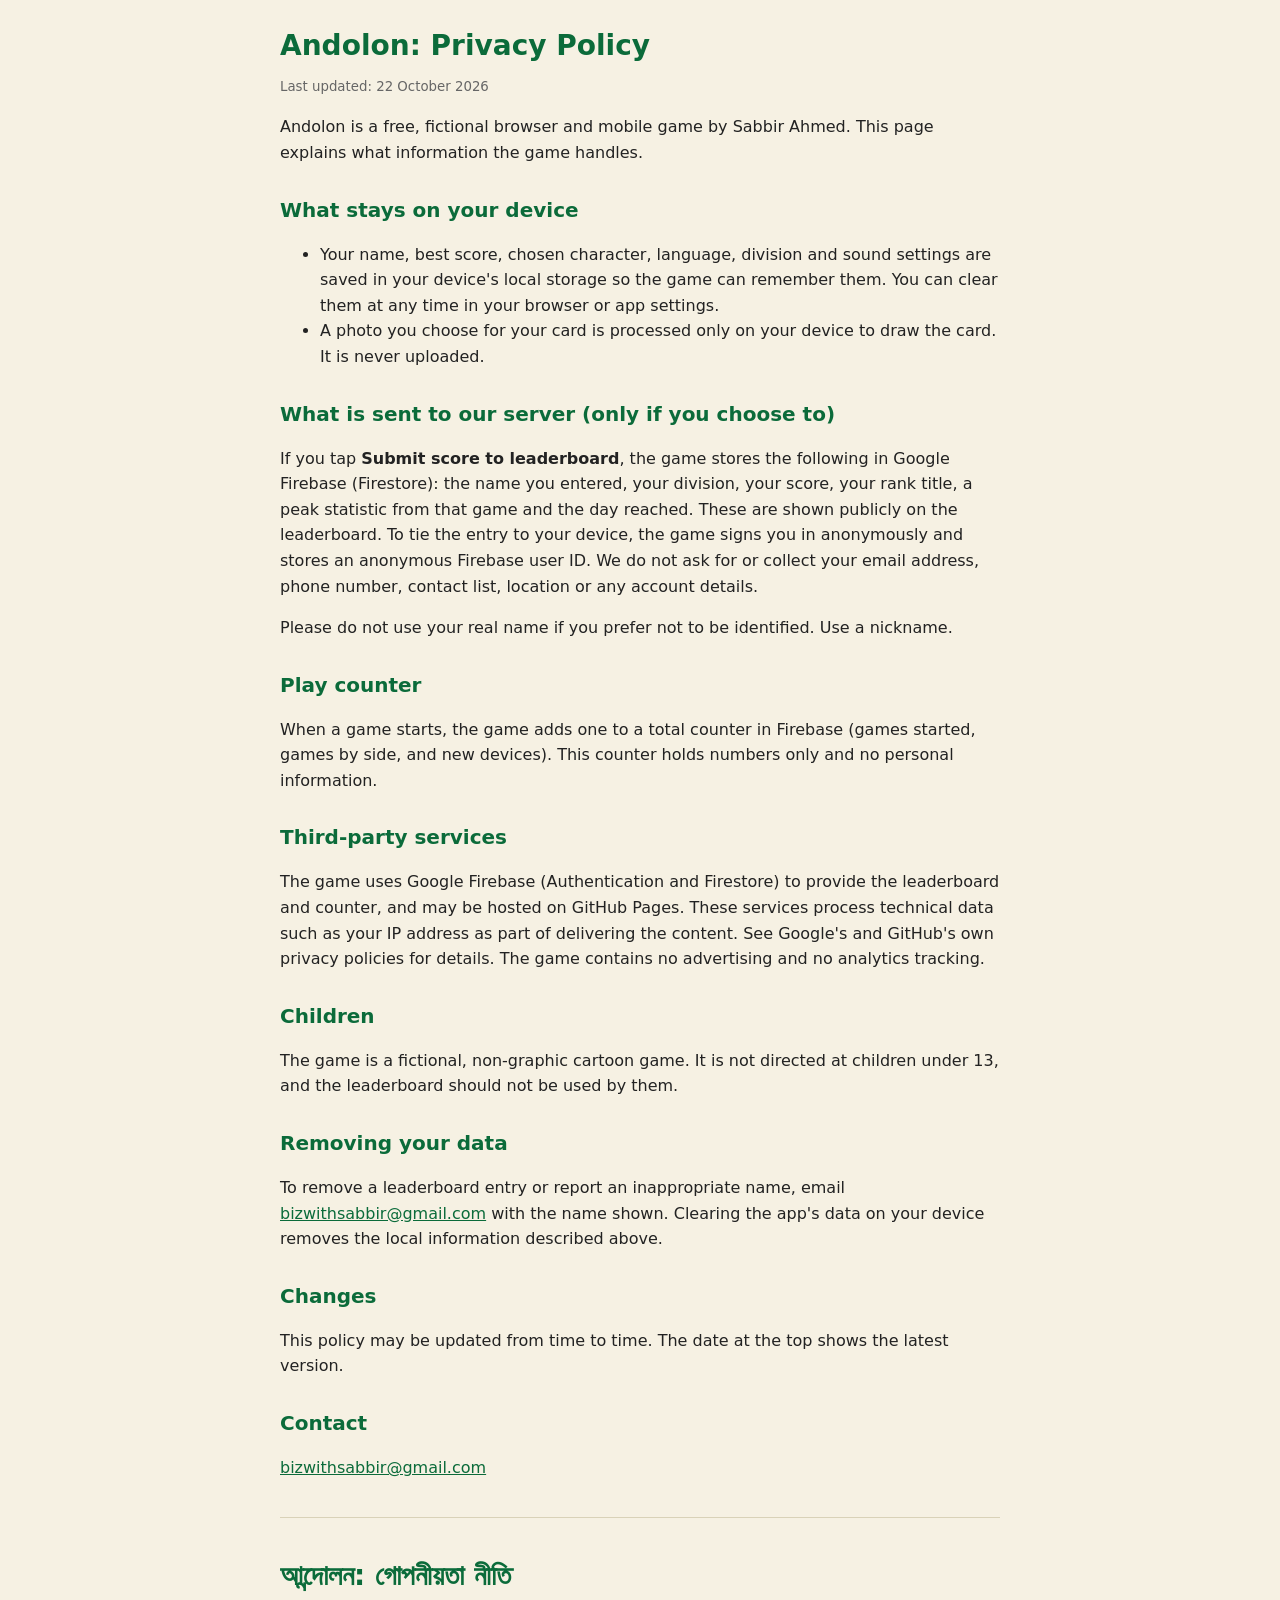
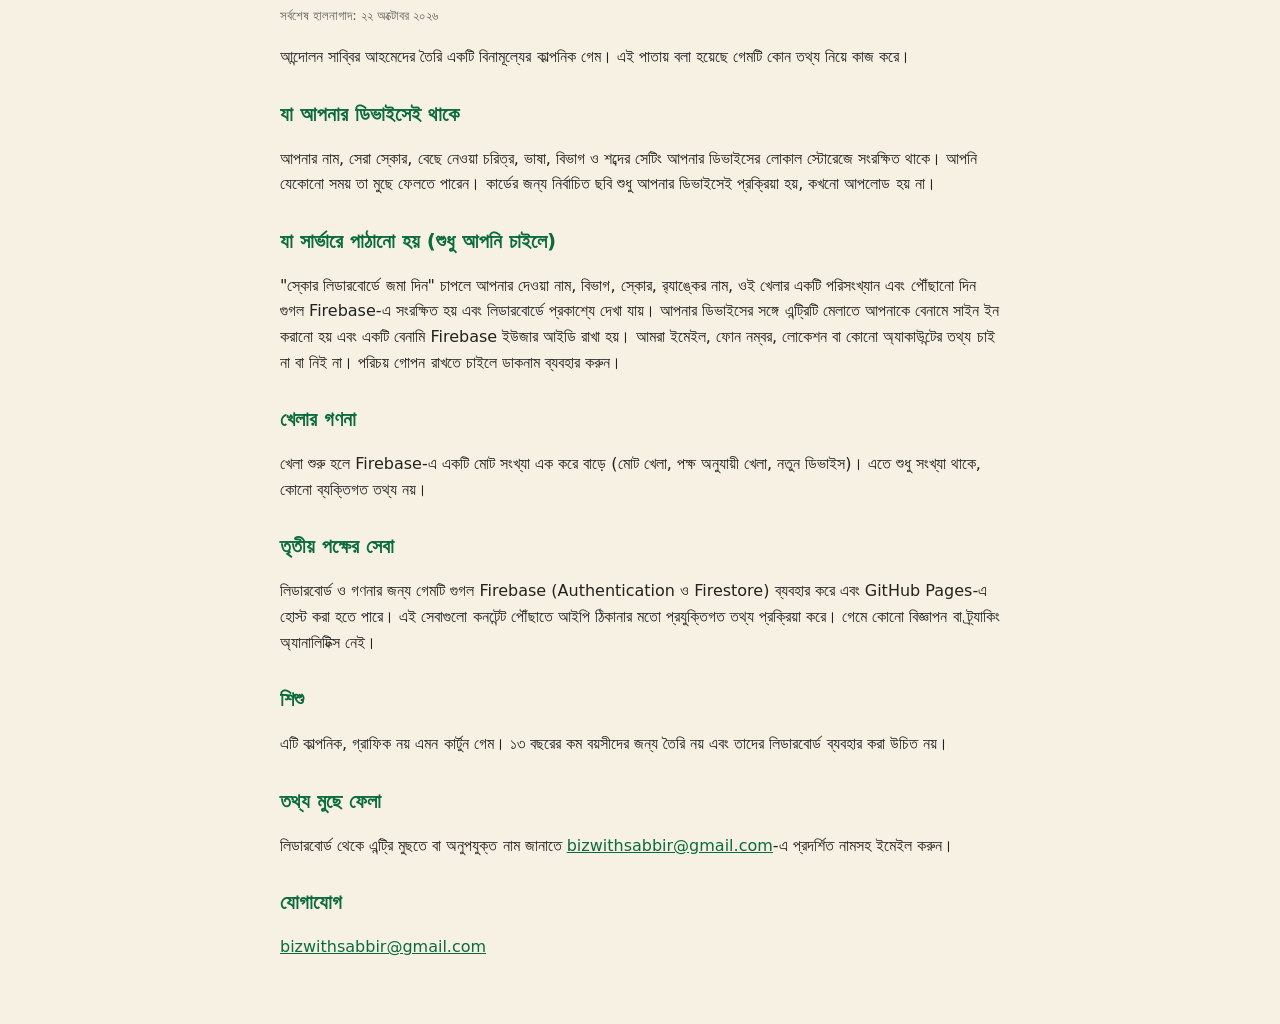
==== privacy.html @ 15bf767e "Prepare for Play Store web wrapper: offline caching, privacy policy, report link, guide Co-Authored-" ====
<!doctype html>
<html lang="en">
<head>
<meta charset="utf-8">
<meta name="viewport" content="width=device-width,initial-scale=1">
<title>Andolon: Privacy Policy</title>
<style>
body{margin:0;background:#f6f1e3;color:#222;font:16px/1.6 system-ui,"Nirmala UI","Noto Sans Bengali",sans-serif}
main{max-width:720px;margin:0 auto;padding:24px 18px 48px}
h1{color:#0b6b3a;font-size:28px;margin:0 0 4px} h2{color:#0b6b3a;font-size:20px;margin:28px 0 6px}
a{color:#0b6b3a} small{color:#666}
hr{border:0;border-top:1px solid #d9d2b8;margin:36px 0}
</style>
</head>
<body><main>
<h1>Andolon: Privacy Policy</h1>
<small>Last updated: 22 October 2026</small>

<p>Andolon is a free, fictional browser and mobile game by Sabbir Ahmed. This page explains what information the game handles.</p>

<h2>What stays on your device</h2>
<ul>
<li>Your name, best score, chosen character, language, division and sound settings are saved in your device's local storage so the game can remember them. You can clear them at any time in your browser or app settings.</li>
<li>A photo you choose for your card is processed only on your device to draw the card. It is never uploaded.</li>
</ul>

<h2>What is sent to our server (only if you choose to)</h2>
<p>If you tap <b>Submit score to leaderboard</b>, the game stores the following in Google Firebase (Firestore): the name you entered, your division, your score, your rank title, a peak statistic from that game and the day reached. These are shown publicly on the leaderboard. To tie the entry to your device, the game signs you in anonymously and stores an anonymous Firebase user ID. We do not ask for or collect your email address, phone number, contact list, location or any account details.</p>
<p>Please do not use your real name if you prefer not to be identified. Use a nickname.</p>

<h2>Play counter</h2>
<p>When a game starts, the game adds one to a total counter in Firebase (games started, games by side, and new devices). This counter holds numbers only and no personal information.</p>

<h2>Third-party services</h2>
<p>The game uses Google Firebase (Authentication and Firestore) to provide the leaderboard and counter, and may be hosted on GitHub Pages. These services process technical data such as your IP address as part of delivering the content. See Google's and GitHub's own privacy policies for details. The game contains no advertising and no analytics tracking.</p>

<h2>Children</h2>
<p>The game is a fictional, non-graphic cartoon game. It is not directed at children under 13, and the leaderboard should not be used by them.</p>

<h2>Removing your data</h2>
<p>To remove a leaderboard entry or report an inappropriate name, email <a href="mailto:bizwithsabbir@gmail.com">bizwithsabbir@gmail.com</a> with the name shown. Clearing the app's data on your device removes the local information described above.</p>

<h2>Changes</h2>
<p>This policy may be updated from time to time. The date at the top shows the latest version.</p>

<h2>Contact</h2>
<p><a href="mailto:bizwithsabbir@gmail.com">bizwithsabbir@gmail.com</a></p>

<hr>

<h1 lang="bn">আন্দোলন: গোপনীয়তা নীতি</h1>
<small lang="bn">সর্বশেষ হালনাগাদ: ২২ অক্টোবর ২০২৬</small>
<div lang="bn">
<p>আন্দোলন সাব্বির আহমেদের তৈরি একটি বিনামূল্যের কাল্পনিক গেম। এই পাতায় বলা হয়েছে গেমটি কোন তথ্য নিয়ে কাজ করে।</p>
<h2>যা আপনার ডিভাইসেই থাকে</h2>
<p>আপনার নাম, সেরা স্কোর, বেছে নেওয়া চরিত্র, ভাষা, বিভাগ ও শব্দের সেটিং আপনার ডিভাইসের লোকাল স্টোরেজে সংরক্ষিত থাকে। আপনি যেকোনো সময় তা মুছে ফেলতে পারেন। কার্ডের জন্য নির্বাচিত ছবি শুধু আপনার ডিভাইসেই প্রক্রিয়া হয়, কখনো আপলোড হয় না।</p>
<h2>যা সার্ভারে পাঠানো হয় (শুধু আপনি চাইলে)</h2>
<p>"স্কোর লিডারবোর্ডে জমা দিন" চাপলে আপনার দেওয়া নাম, বিভাগ, স্কোর, র‍্যাঙ্কের নাম, ওই খেলার একটি পরিসংখ্যান এবং পৌঁছানো দিন গুগল Firebase-এ সংরক্ষিত হয় এবং লিডারবোর্ডে প্রকাশ্যে দেখা যায়। আপনার ডিভাইসের সঙ্গে এন্ট্রিটি মেলাতে আপনাকে বেনামে সাইন ইন করানো হয় এবং একটি বেনামি Firebase ইউজার আইডি রাখা হয়। আমরা ইমেইল, ফোন নম্বর, লোকেশন বা কোনো অ্যাকাউন্টের তথ্য চাই না বা নিই না। পরিচয় গোপন রাখতে চাইলে ডাকনাম ব্যবহার করুন।</p>
<h2>খেলার গণনা</h2>
<p>খেলা শুরু হলে Firebase-এ একটি মোট সংখ্যা এক করে বাড়ে (মোট খেলা, পক্ষ অনুযায়ী খেলা, নতুন ডিভাইস)। এতে শুধু সংখ্যা থাকে, কোনো ব্যক্তিগত তথ্য নয়।</p>
<h2>তৃতীয় পক্ষের সেবা</h2>
<p>লিডারবোর্ড ও গণনার জন্য গেমটি গুগল Firebase (Authentication ও Firestore) ব্যবহার করে এবং GitHub Pages-এ হোস্ট করা হতে পারে। এই সেবাগুলো কনটেন্ট পৌঁছাতে আইপি ঠিকানার মতো প্রযুক্তিগত তথ্য প্রক্রিয়া করে। গেমে কোনো বিজ্ঞাপন বা ট্র্যাকিং অ্যানালিটিক্স নেই।</p>
<h2>শিশু</h2>
<p>এটি কাল্পনিক, গ্রাফিক নয় এমন কার্টুন গেম। ১৩ বছরের কম বয়সীদের জন্য তৈরি নয় এবং তাদের লিডারবোর্ড ব্যবহার করা উচিত নয়।</p>
<h2>তথ্য মুছে ফেলা</h2>
<p>লিডারবোর্ড থেকে এন্ট্রি মুছতে বা অনুপযুক্ত নাম জানাতে <a href="mailto:bizwithsabbir@gmail.com">bizwithsabbir@gmail.com</a>-এ প্রদর্শিত নামসহ ইমেইল করুন।</p>
<h2>যোগাযোগ</h2>
<p><a href="mailto:bizwithsabbir@gmail.com">bizwithsabbir@gmail.com</a></p>
</div>
</main></body></html>
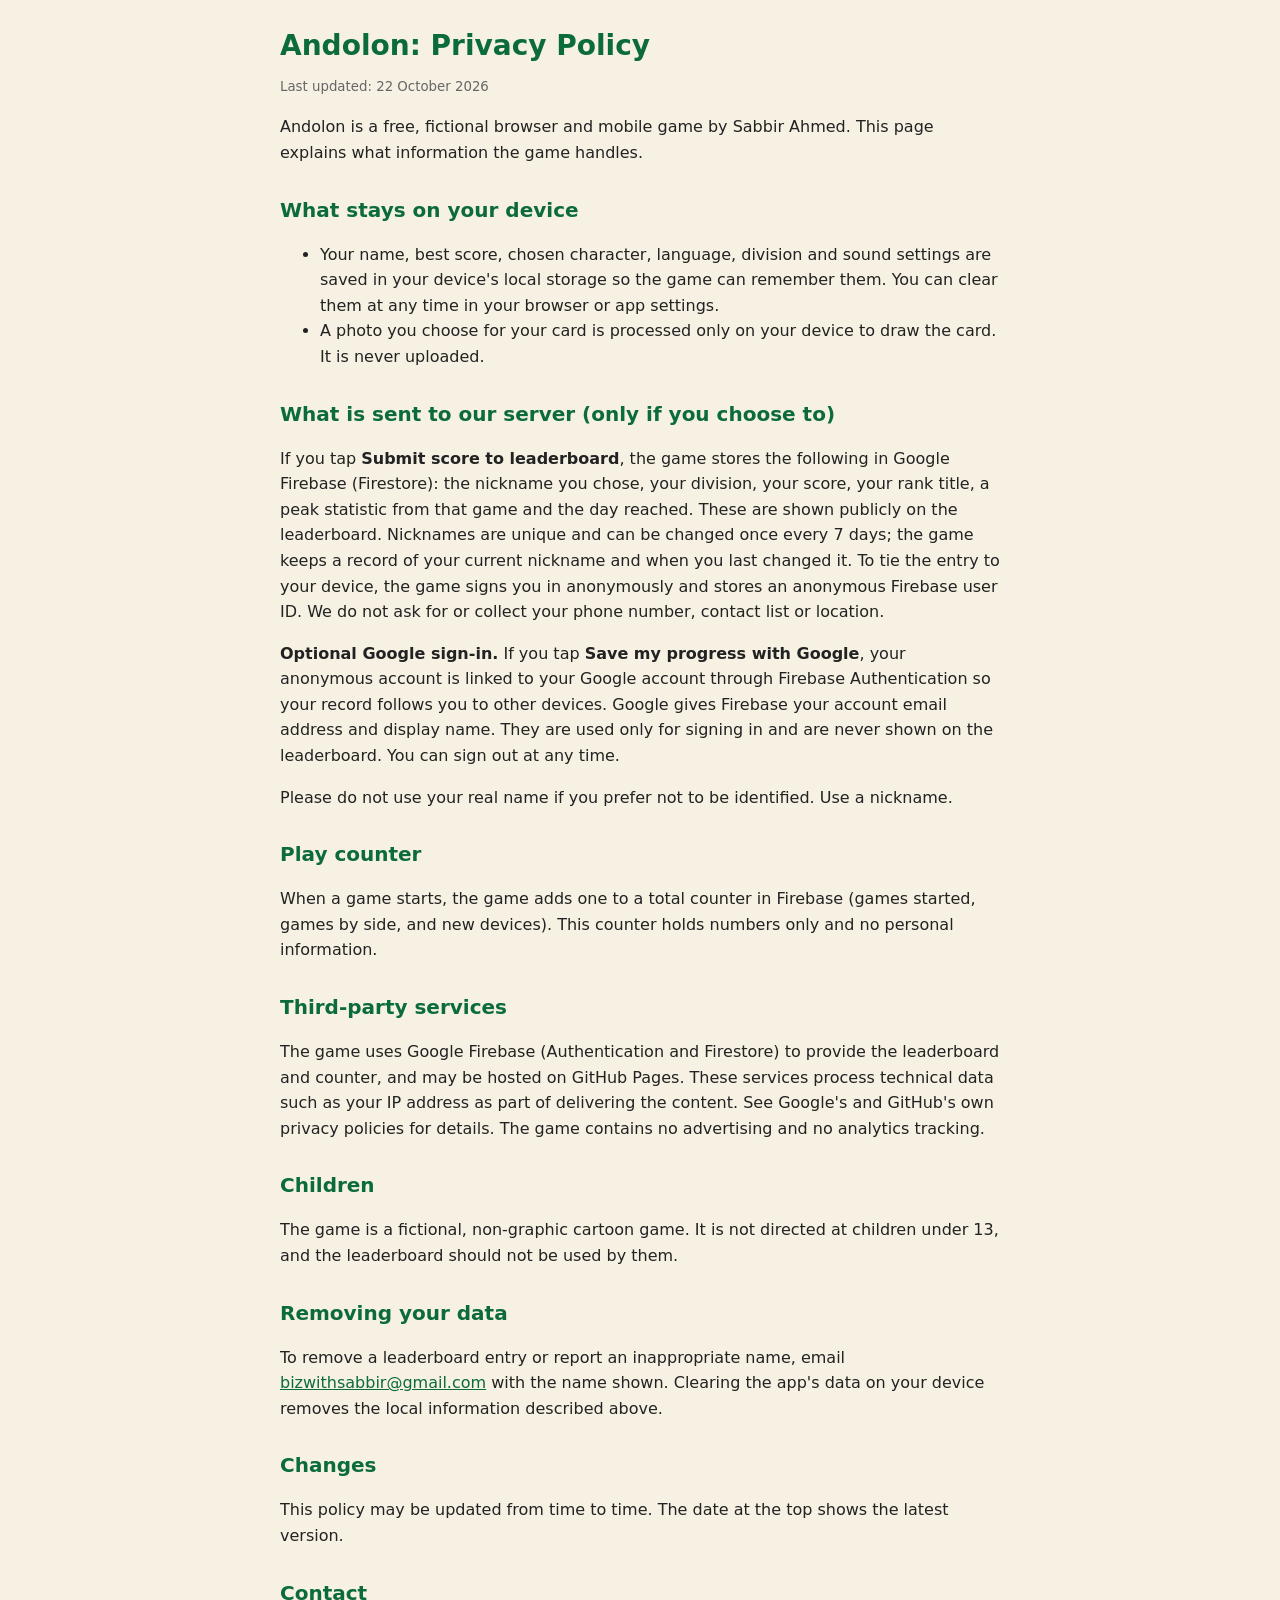
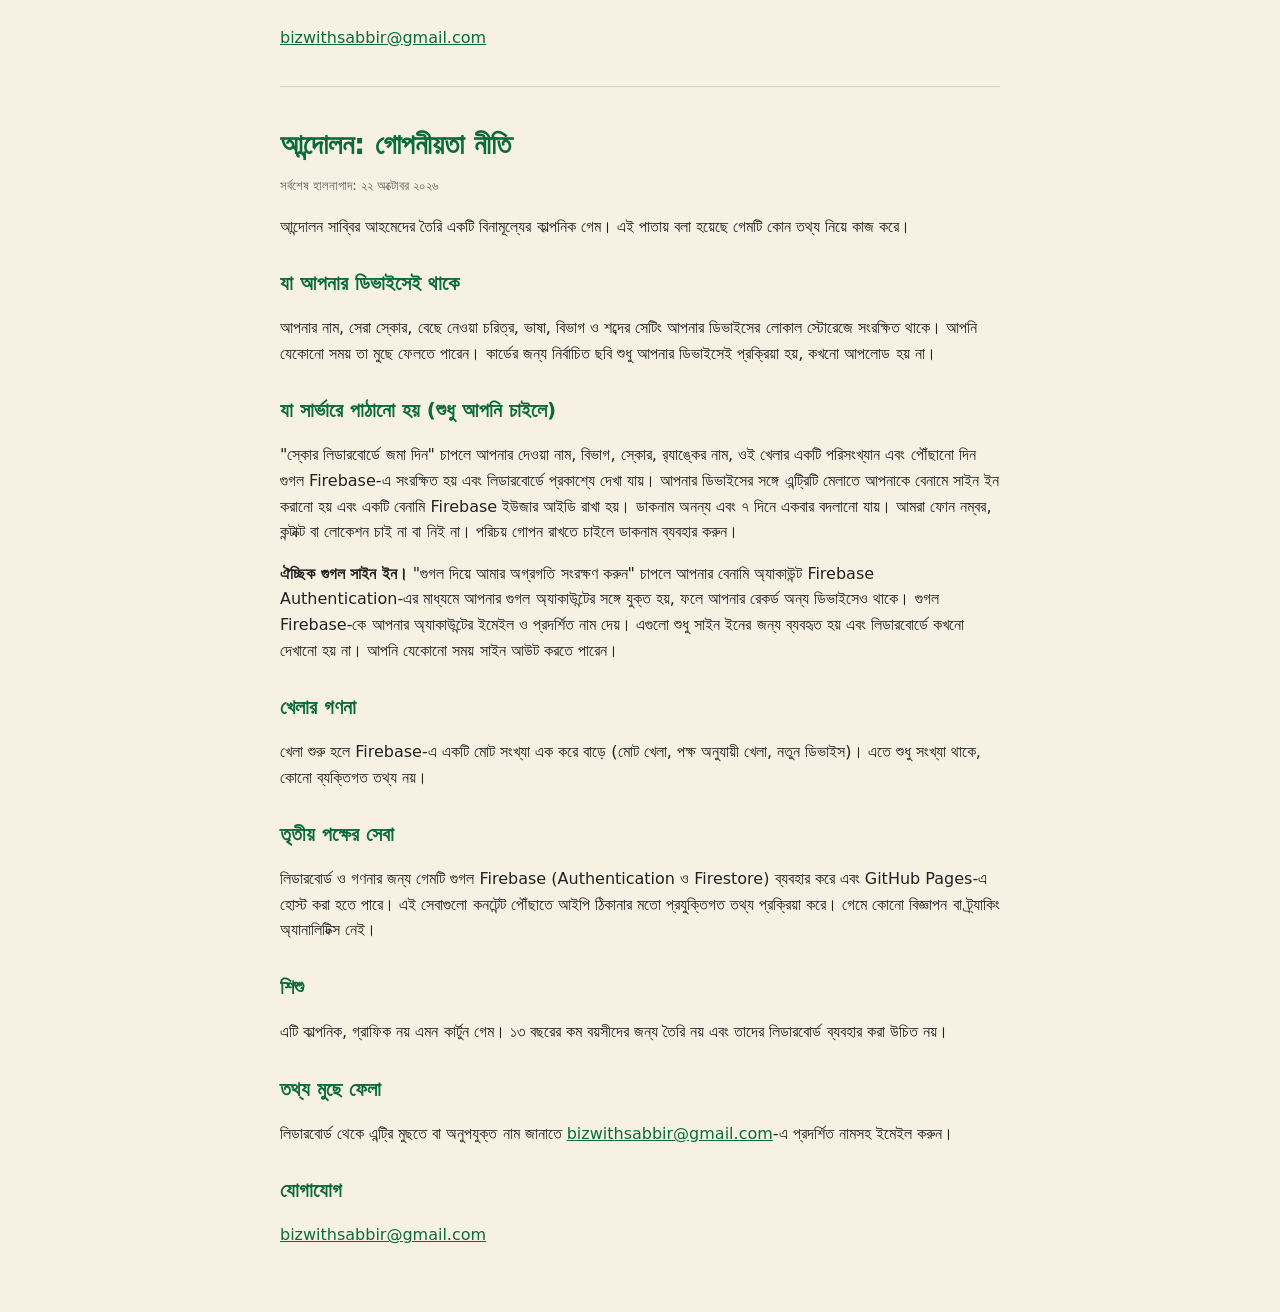
==== commit 02ad5939: "Unique nicknames, nickname change limit, optional Google sign-in Co-Authored-By: Claude Sonnet 5.5 <" ====
--- a/privacy.html
+++ b/privacy.html
@@ -25,7 +25,8 @@
 </ul>
 
 <h2>What is sent to our server (only if you choose to)</h2>
-<p>If you tap <b>Submit score to leaderboard</b>, the game stores the following in Google Firebase (Firestore): the name you entered, your division, your score, your rank title, a peak statistic from that game and the day reached. These are shown publicly on the leaderboard. To tie the entry to your device, the game signs you in anonymously and stores an anonymous Firebase user ID. We do not ask for or collect your email address, phone number, contact list, location or any account details.</p>
+<p>If you tap <b>Submit score to leaderboard</b>, the game stores the following in Google Firebase (Firestore): the nickname you chose, your division, your score, your rank title, a peak statistic from that game and the day reached. These are shown publicly on the leaderboard. Nicknames are unique and can be changed once every 7 days; the game keeps a record of your current nickname and when you last changed it. To tie the entry to your device, the game signs you in anonymously and stores an anonymous Firebase user ID. We do not ask for or collect your phone number, contact list or location.</p>
+<p><b>Optional Google sign-in.</b> If you tap <b>Save my progress with Google</b>, your anonymous account is linked to your Google account through Firebase Authentication so your record follows you to other devices. Google gives Firebase your account email address and display name. They are used only for signing in and are never shown on the leaderboard. You can sign out at any time.</p>
 <p>Please do not use your real name if you prefer not to be identified. Use a nickname.</p>
 
 <h2>Play counter</h2>
@@ -55,7 +56,8 @@
 <h2>যা আপনার ডিভাইসেই থাকে</h2>
 <p>আপনার নাম, সেরা স্কোর, বেছে নেওয়া চরিত্র, ভাষা, বিভাগ ও শব্দের সেটিং আপনার ডিভাইসের লোকাল স্টোরেজে সংরক্ষিত থাকে। আপনি যেকোনো সময় তা মুছে ফেলতে পারেন। কার্ডের জন্য নির্বাচিত ছবি শুধু আপনার ডিভাইসেই প্রক্রিয়া হয়, কখনো আপলোড হয় না।</p>
 <h2>যা সার্ভারে পাঠানো হয় (শুধু আপনি চাইলে)</h2>
-<p>"স্কোর লিডারবোর্ডে জমা দিন" চাপলে আপনার দেওয়া নাম, বিভাগ, স্কোর, র‍্যাঙ্কের নাম, ওই খেলার একটি পরিসংখ্যান এবং পৌঁছানো দিন গুগল Firebase-এ সংরক্ষিত হয় এবং লিডারবোর্ডে প্রকাশ্যে দেখা যায়। আপনার ডিভাইসের সঙ্গে এন্ট্রিটি মেলাতে আপনাকে বেনামে সাইন ইন করানো হয় এবং একটি বেনামি Firebase ইউজার আইডি রাখা হয়। আমরা ইমেইল, ফোন নম্বর, লোকেশন বা কোনো অ্যাকাউন্টের তথ্য চাই না বা নিই না। পরিচয় গোপন রাখতে চাইলে ডাকনাম ব্যবহার করুন।</p>
+<p>"স্কোর লিডারবোর্ডে জমা দিন" চাপলে আপনার দেওয়া নাম, বিভাগ, স্কোর, র‍্যাঙ্কের নাম, ওই খেলার একটি পরিসংখ্যান এবং পৌঁছানো দিন গুগল Firebase-এ সংরক্ষিত হয় এবং লিডারবোর্ডে প্রকাশ্যে দেখা যায়। আপনার ডিভাইসের সঙ্গে এন্ট্রিটি মেলাতে আপনাকে বেনামে সাইন ইন করানো হয় এবং একটি বেনামি Firebase ইউজার আইডি রাখা হয়। ডাকনাম অনন্য এবং ৭ দিনে একবার বদলানো যায়। আমরা ফোন নম্বর, কন্টাক্ট বা লোকেশন চাই না বা নিই না। পরিচয় গোপন রাখতে চাইলে ডাকনাম ব্যবহার করুন।</p>
+<p><b>ঐচ্ছিক গুগল সাইন ইন।</b> "গুগল দিয়ে আমার অগ্রগতি সংরক্ষণ করুন" চাপলে আপনার বেনামি অ্যাকাউন্ট Firebase Authentication-এর মাধ্যমে আপনার গুগল অ্যাকাউন্টের সঙ্গে যুক্ত হয়, ফলে আপনার রেকর্ড অন্য ডিভাইসেও থাকে। গুগল Firebase-কে আপনার অ্যাকাউন্টের ইমেইল ও প্রদর্শিত নাম দেয়। এগুলো শুধু সাইন ইনের জন্য ব্যবহৃত হয় এবং লিডারবোর্ডে কখনো দেখানো হয় না। আপনি যেকোনো সময় সাইন আউট করতে পারেন।</p>
 <h2>খেলার গণনা</h2>
 <p>খেলা শুরু হলে Firebase-এ একটি মোট সংখ্যা এক করে বাড়ে (মোট খেলা, পক্ষ অনুযায়ী খেলা, নতুন ডিভাইস)। এতে শুধু সংখ্যা থাকে, কোনো ব্যক্তিগত তথ্য নয়।</p>
 <h2>তৃতীয় পক্ষের সেবা</h2>
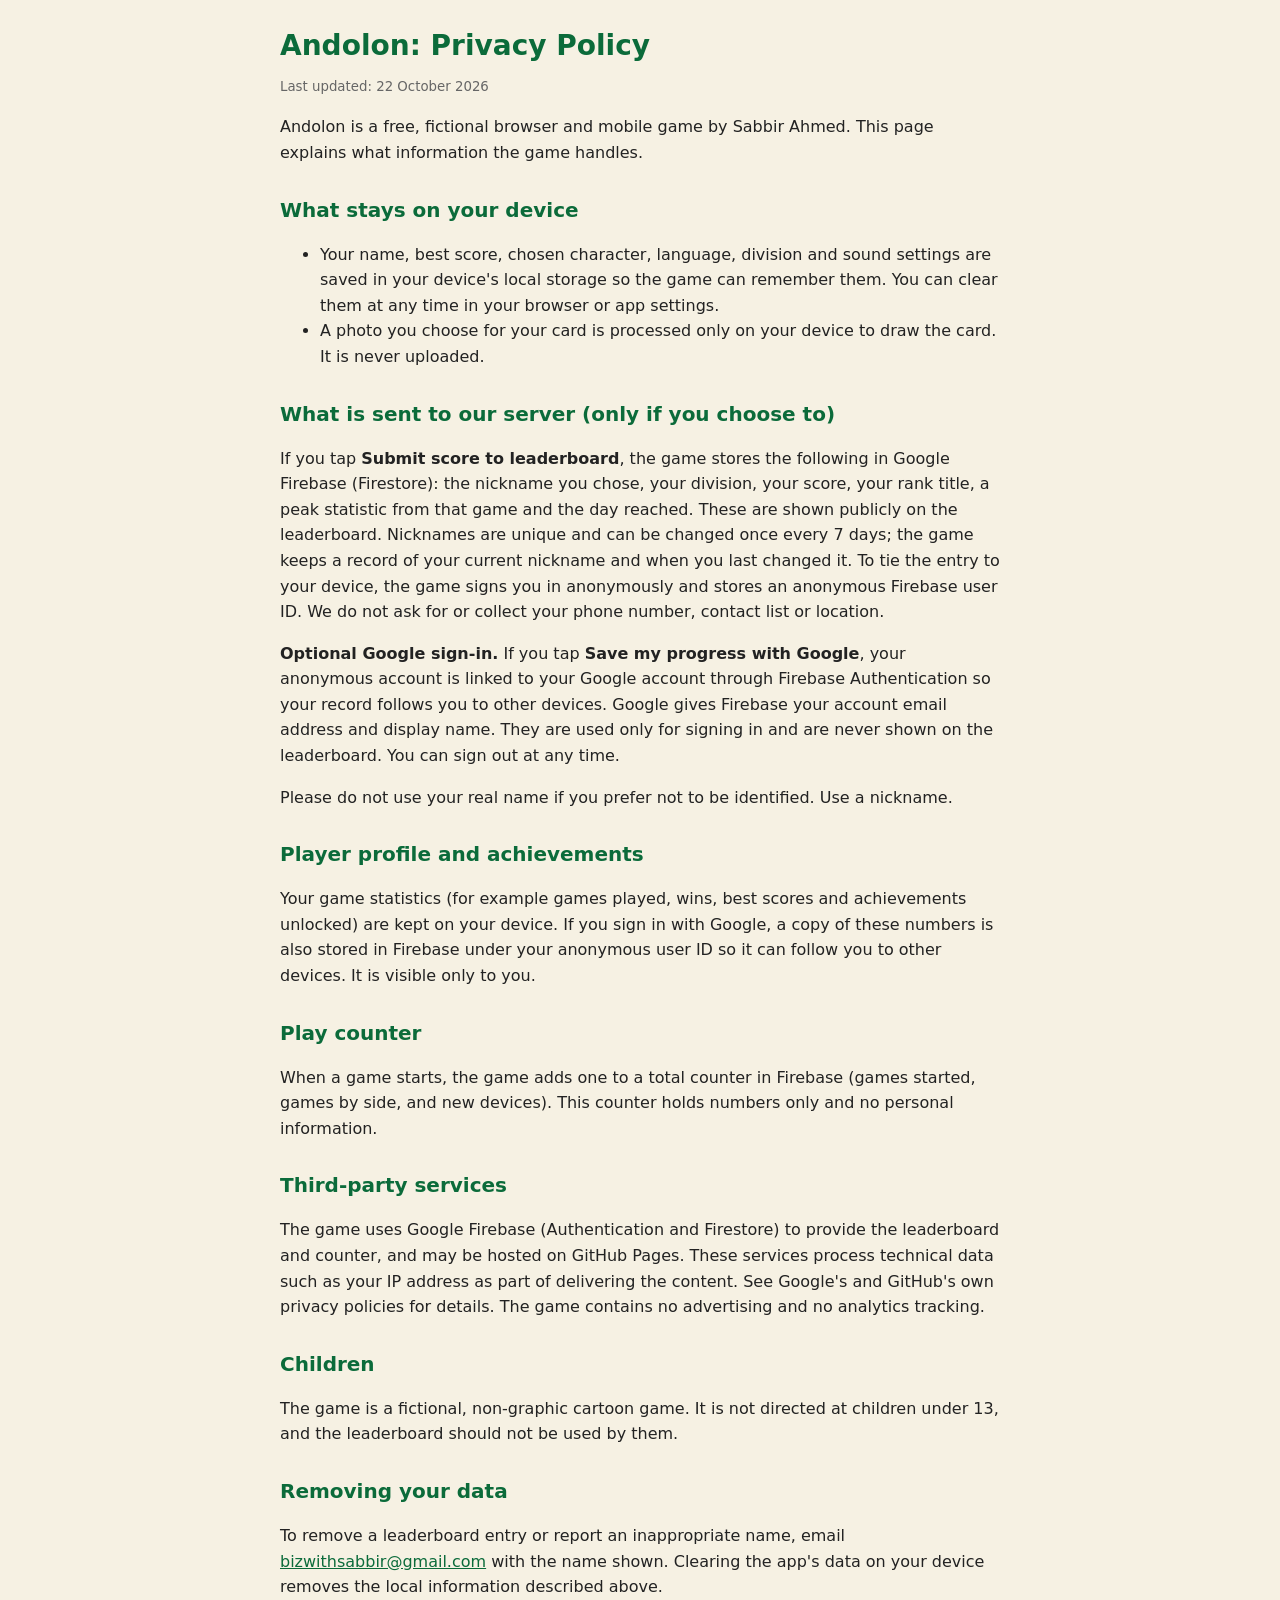
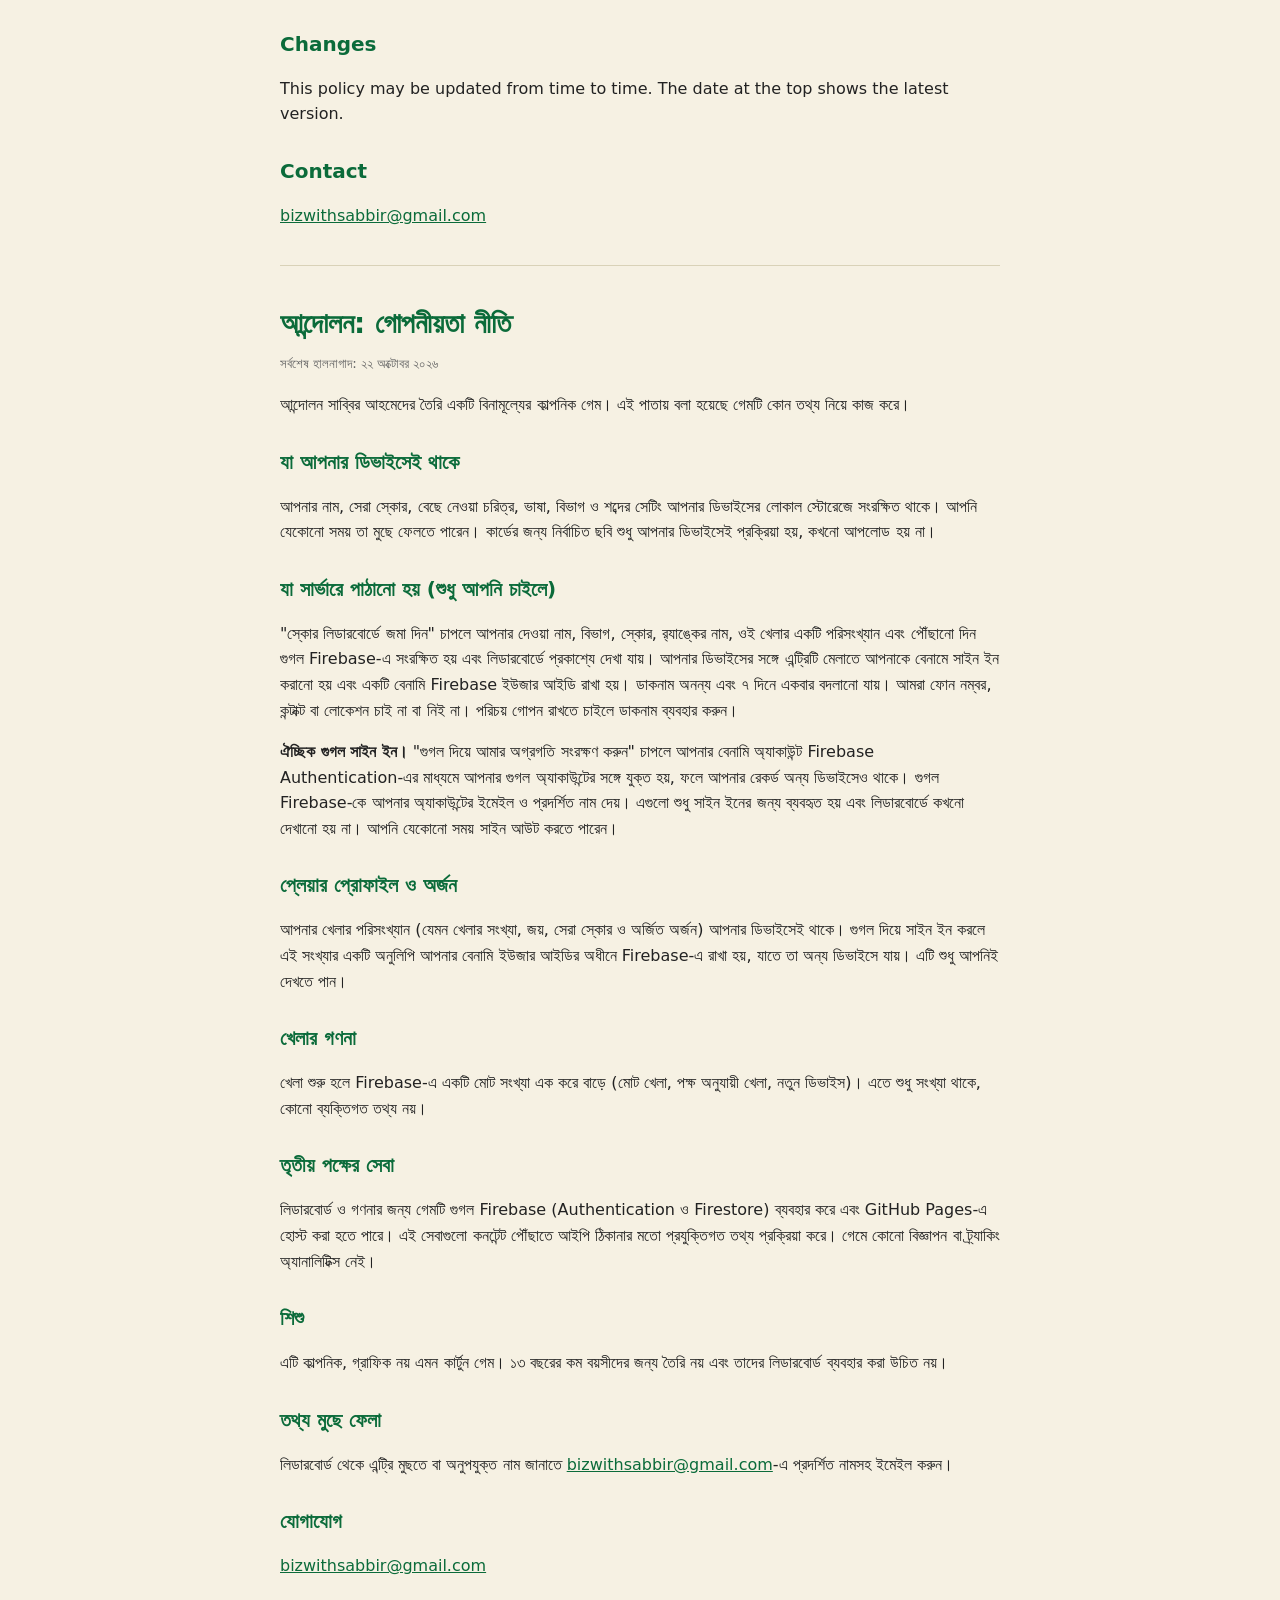
==== commit d2e862c2: "Add lifetime player profile and 23 achievements with optional Google-synced copy Co-Authored-By: Cla" ====
--- a/privacy.html
+++ b/privacy.html
@@ -29,6 +29,9 @@
 <p><b>Optional Google sign-in.</b> If you tap <b>Save my progress with Google</b>, your anonymous account is linked to your Google account through Firebase Authentication so your record follows you to other devices. Google gives Firebase your account email address and display name. They are used only for signing in and are never shown on the leaderboard. You can sign out at any time.</p>
 <p>Please do not use your real name if you prefer not to be identified. Use a nickname.</p>
 
+<h2>Player profile and achievements</h2>
+<p>Your game statistics (for example games played, wins, best scores and achievements unlocked) are kept on your device. If you sign in with Google, a copy of these numbers is also stored in Firebase under your anonymous user ID so it can follow you to other devices. It is visible only to you.</p>
+
 <h2>Play counter</h2>
 <p>When a game starts, the game adds one to a total counter in Firebase (games started, games by side, and new devices). This counter holds numbers only and no personal information.</p>
 
@@ -58,6 +61,8 @@
 <h2>যা সার্ভারে পাঠানো হয় (শুধু আপনি চাইলে)</h2>
 <p>"স্কোর লিডারবোর্ডে জমা দিন" চাপলে আপনার দেওয়া নাম, বিভাগ, স্কোর, র‍্যাঙ্কের নাম, ওই খেলার একটি পরিসংখ্যান এবং পৌঁছানো দিন গুগল Firebase-এ সংরক্ষিত হয় এবং লিডারবোর্ডে প্রকাশ্যে দেখা যায়। আপনার ডিভাইসের সঙ্গে এন্ট্রিটি মেলাতে আপনাকে বেনামে সাইন ইন করানো হয় এবং একটি বেনামি Firebase ইউজার আইডি রাখা হয়। ডাকনাম অনন্য এবং ৭ দিনে একবার বদলানো যায়। আমরা ফোন নম্বর, কন্টাক্ট বা লোকেশন চাই না বা নিই না। পরিচয় গোপন রাখতে চাইলে ডাকনাম ব্যবহার করুন।</p>
 <p><b>ঐচ্ছিক গুগল সাইন ইন।</b> "গুগল দিয়ে আমার অগ্রগতি সংরক্ষণ করুন" চাপলে আপনার বেনামি অ্যাকাউন্ট Firebase Authentication-এর মাধ্যমে আপনার গুগল অ্যাকাউন্টের সঙ্গে যুক্ত হয়, ফলে আপনার রেকর্ড অন্য ডিভাইসেও থাকে। গুগল Firebase-কে আপনার অ্যাকাউন্টের ইমেইল ও প্রদর্শিত নাম দেয়। এগুলো শুধু সাইন ইনের জন্য ব্যবহৃত হয় এবং লিডারবোর্ডে কখনো দেখানো হয় না। আপনি যেকোনো সময় সাইন আউট করতে পারেন।</p>
+<h2>প্লেয়ার প্রোফাইল ও অর্জন</h2>
+<p>আপনার খেলার পরিসংখ্যান (যেমন খেলার সংখ্যা, জয়, সেরা স্কোর ও অর্জিত অর্জন) আপনার ডিভাইসেই থাকে। গুগল দিয়ে সাইন ইন করলে এই সংখ্যার একটি অনুলিপি আপনার বেনামি ইউজার আইডির অধীনে Firebase-এ রাখা হয়, যাতে তা অন্য ডিভাইসে যায়। এটি শুধু আপনিই দেখতে পান।</p>
 <h2>খেলার গণনা</h2>
 <p>খেলা শুরু হলে Firebase-এ একটি মোট সংখ্যা এক করে বাড়ে (মোট খেলা, পক্ষ অনুযায়ী খেলা, নতুন ডিভাইস)। এতে শুধু সংখ্যা থাকে, কোনো ব্যক্তিগত তথ্য নয়।</p>
 <h2>তৃতীয় পক্ষের সেবা</h2>
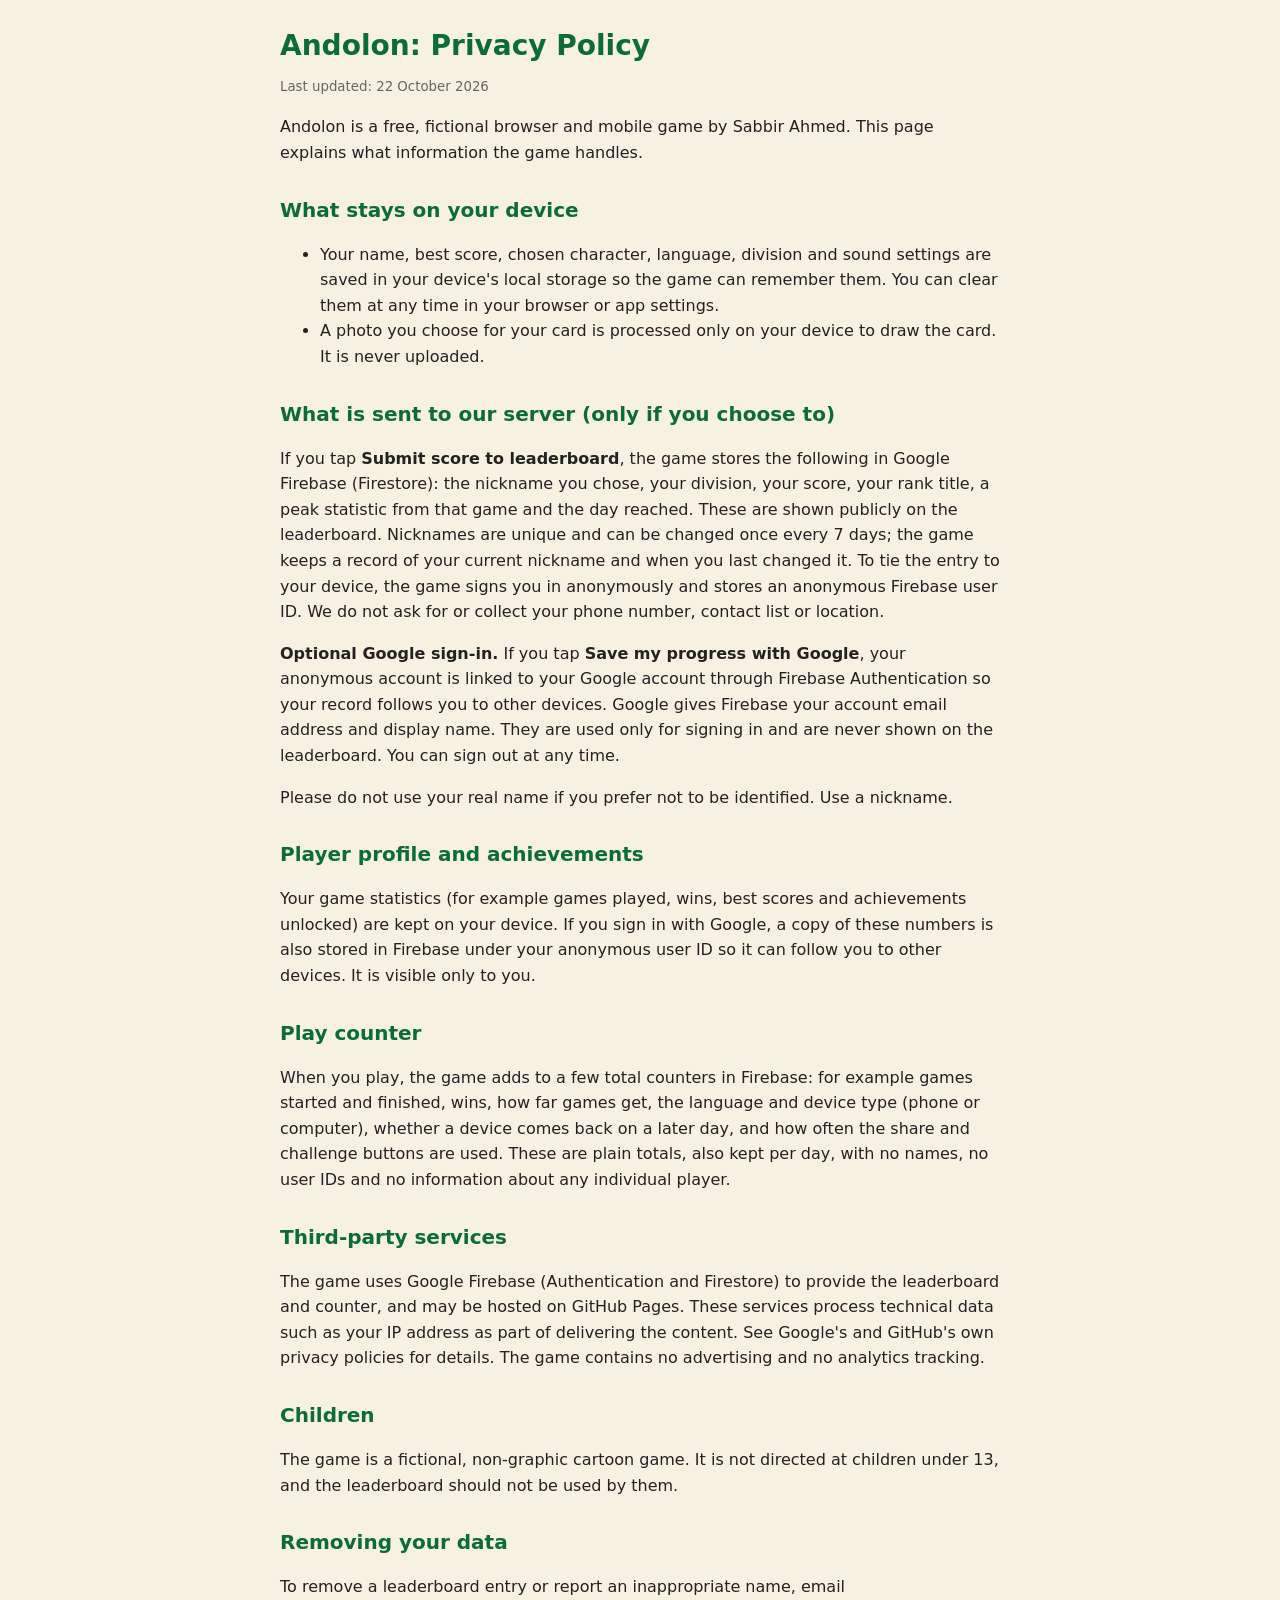
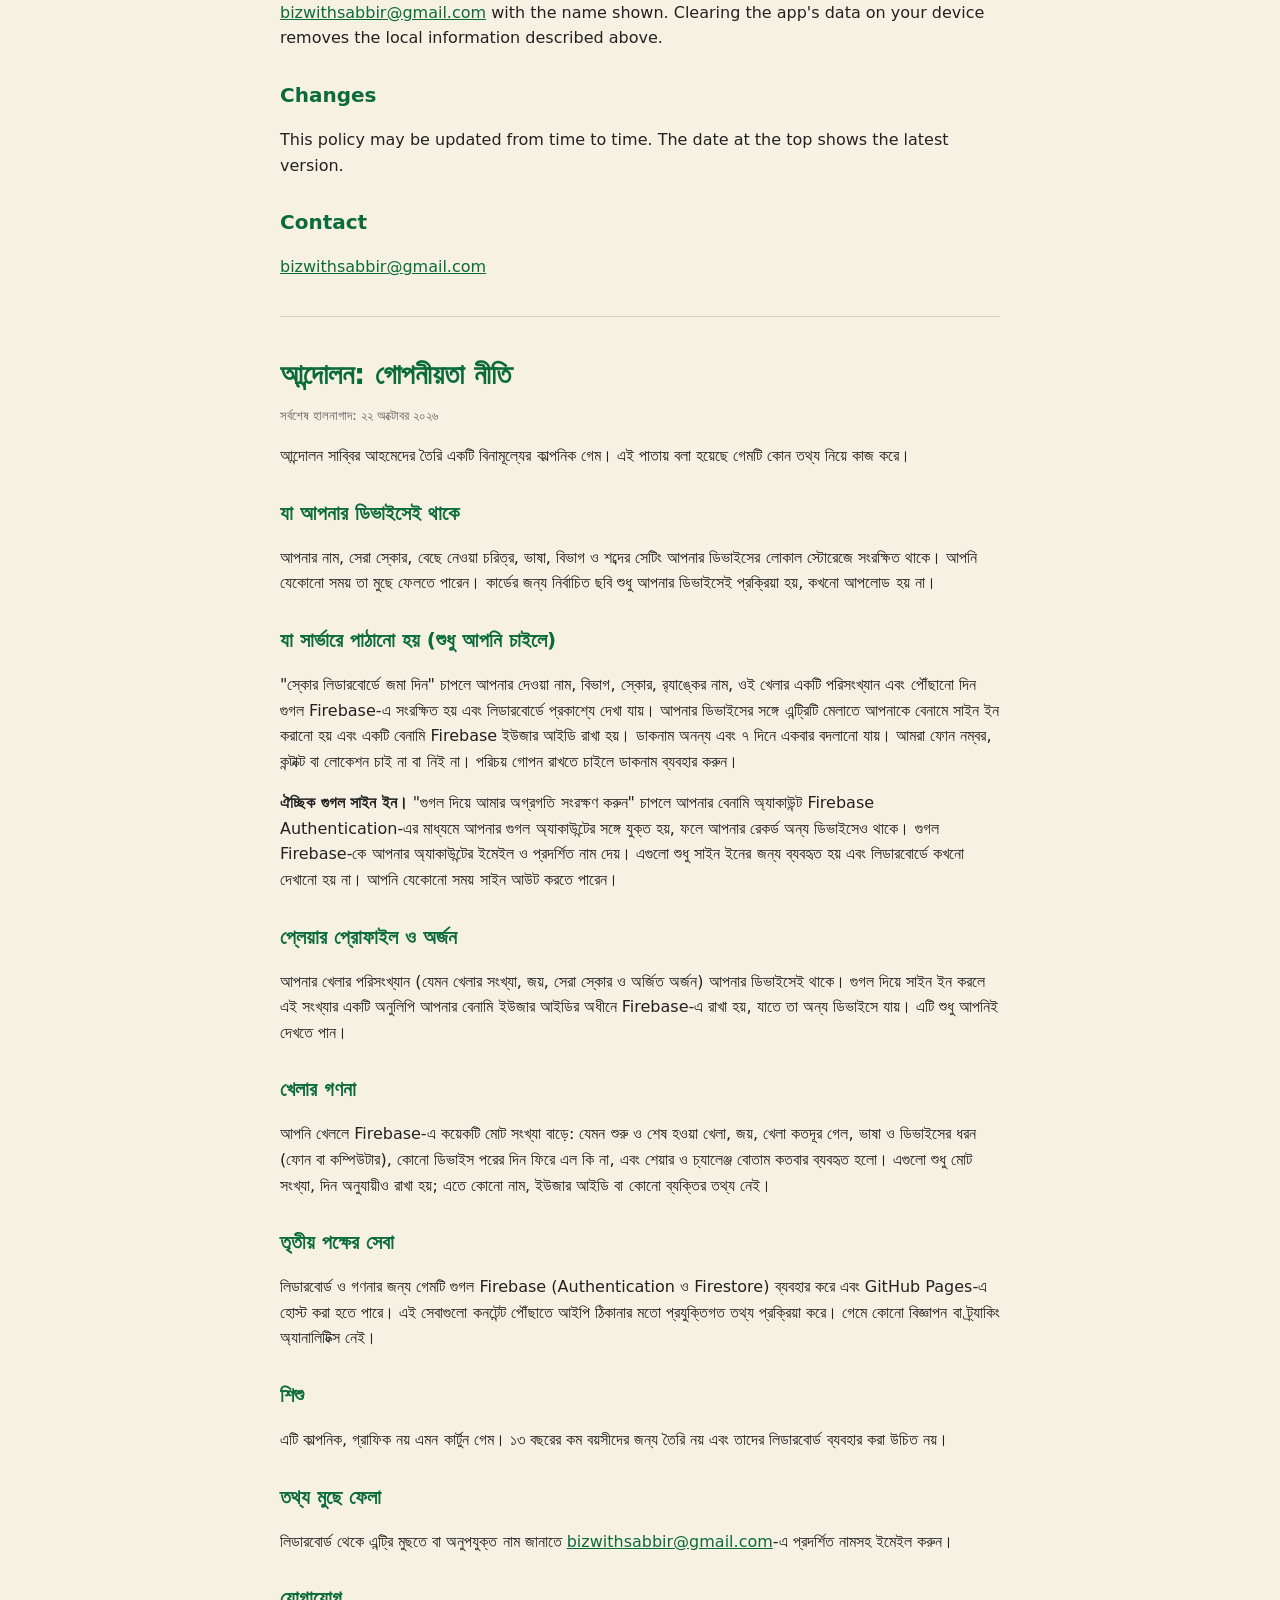
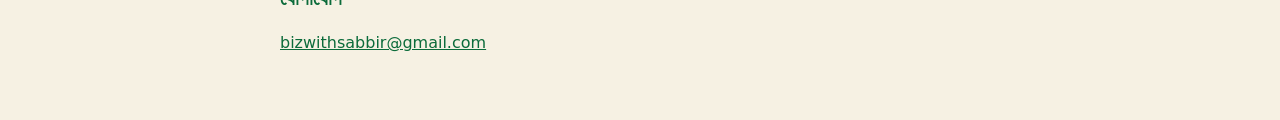
==== commit 12ae4273: "Add analytics counters (finish, wins, where runs end, returns, shares) and a stats page Co-Authored-" ====
--- a/privacy.html
+++ b/privacy.html
@@ -33,7 +33,7 @@
 <p>Your game statistics (for example games played, wins, best scores and achievements unlocked) are kept on your device. If you sign in with Google, a copy of these numbers is also stored in Firebase under your anonymous user ID so it can follow you to other devices. It is visible only to you.</p>
 
 <h2>Play counter</h2>
-<p>When a game starts, the game adds one to a total counter in Firebase (games started, games by side, and new devices). This counter holds numbers only and no personal information.</p>
+<p>When you play, the game adds to a few total counters in Firebase: for example games started and finished, wins, how far games get, the language and device type (phone or computer), whether a device comes back on a later day, and how often the share and challenge buttons are used. These are plain totals, also kept per day, with no names, no user IDs and no information about any individual player.</p>
 
 <h2>Third-party services</h2>
 <p>The game uses Google Firebase (Authentication and Firestore) to provide the leaderboard and counter, and may be hosted on GitHub Pages. These services process technical data such as your IP address as part of delivering the content. See Google's and GitHub's own privacy policies for details. The game contains no advertising and no analytics tracking.</p>
@@ -64,7 +64,7 @@
 <h2>প্লেয়ার প্রোফাইল ও অর্জন</h2>
 <p>আপনার খেলার পরিসংখ্যান (যেমন খেলার সংখ্যা, জয়, সেরা স্কোর ও অর্জিত অর্জন) আপনার ডিভাইসেই থাকে। গুগল দিয়ে সাইন ইন করলে এই সংখ্যার একটি অনুলিপি আপনার বেনামি ইউজার আইডির অধীনে Firebase-এ রাখা হয়, যাতে তা অন্য ডিভাইসে যায়। এটি শুধু আপনিই দেখতে পান।</p>
 <h2>খেলার গণনা</h2>
-<p>খেলা শুরু হলে Firebase-এ একটি মোট সংখ্যা এক করে বাড়ে (মোট খেলা, পক্ষ অনুযায়ী খেলা, নতুন ডিভাইস)। এতে শুধু সংখ্যা থাকে, কোনো ব্যক্তিগত তথ্য নয়।</p>
+<p>আপনি খেললে Firebase-এ কয়েকটি মোট সংখ্যা বাড়ে: যেমন শুরু ও শেষ হওয়া খেলা, জয়, খেলা কতদূর গেল, ভাষা ও ডিভাইসের ধরন (ফোন বা কম্পিউটার), কোনো ডিভাইস পরের দিন ফিরে এল কি না, এবং শেয়ার ও চ্যালেঞ্জ বোতাম কতবার ব্যবহৃত হলো। এগুলো শুধু মোট সংখ্যা, দিন অনুযায়ীও রাখা হয়; এতে কোনো নাম, ইউজার আইডি বা কোনো ব্যক্তির তথ্য নেই।</p>
 <h2>তৃতীয় পক্ষের সেবা</h2>
 <p>লিডারবোর্ড ও গণনার জন্য গেমটি গুগল Firebase (Authentication ও Firestore) ব্যবহার করে এবং GitHub Pages-এ হোস্ট করা হতে পারে। এই সেবাগুলো কনটেন্ট পৌঁছাতে আইপি ঠিকানার মতো প্রযুক্তিগত তথ্য প্রক্রিয়া করে। গেমে কোনো বিজ্ঞাপন বা ট্র্যাকিং অ্যানালিটিক্স নেই।</p>
 <h2>শিশু</h2>
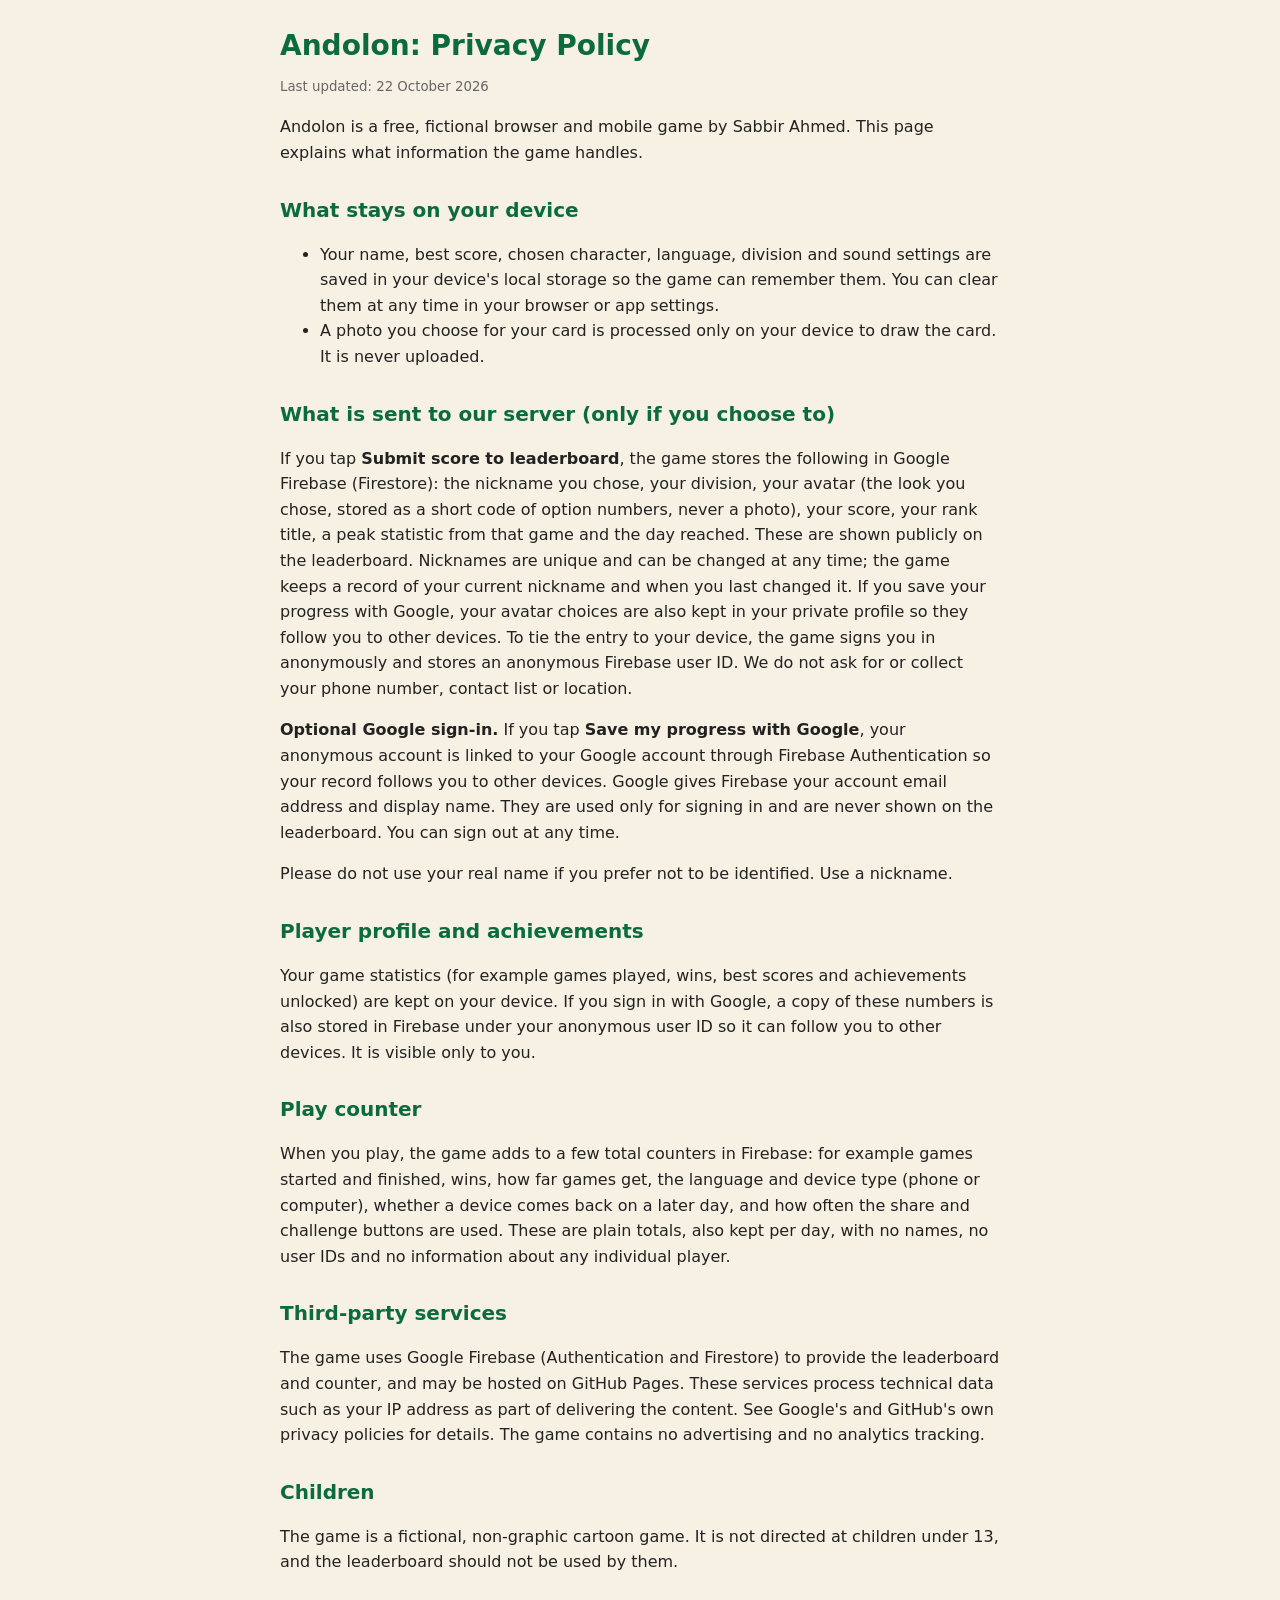
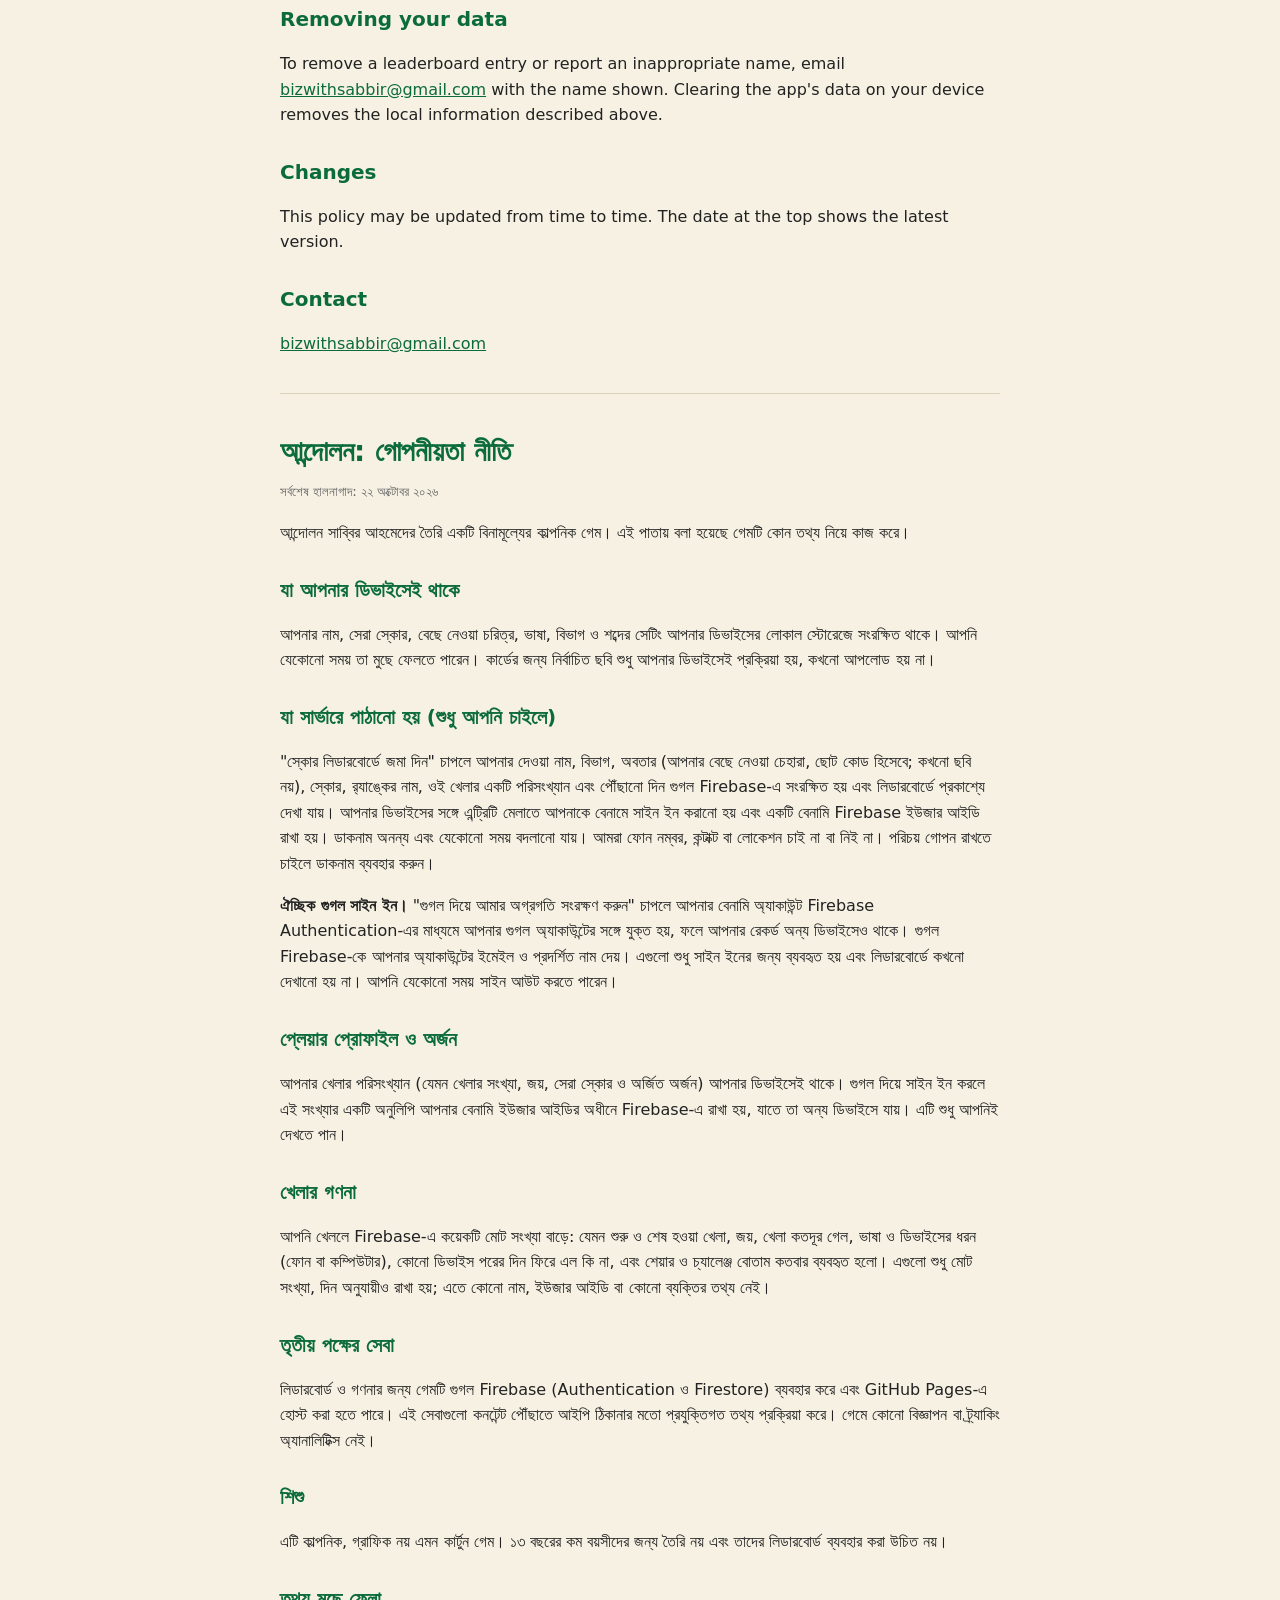
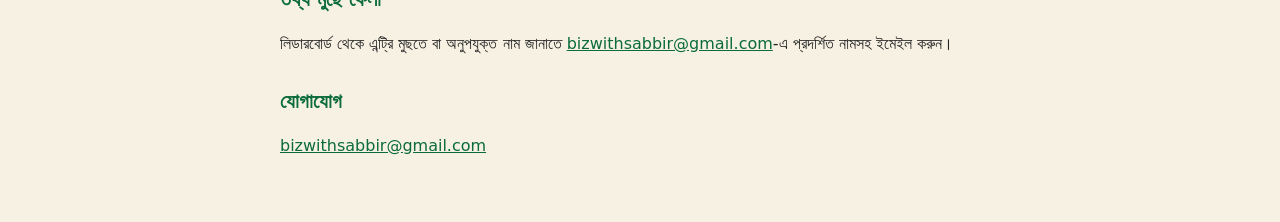
==== commit c7a2a5f4: "Add avatar system: customise your protester or officer, shown in game, on the share card and on the " ====
--- a/privacy.html
+++ b/privacy.html
@@ -25,7 +25,7 @@
 </ul>
 
 <h2>What is sent to our server (only if you choose to)</h2>
-<p>If you tap <b>Submit score to leaderboard</b>, the game stores the following in Google Firebase (Firestore): the nickname you chose, your division, your score, your rank title, a peak statistic from that game and the day reached. These are shown publicly on the leaderboard. Nicknames are unique and can be changed once every 7 days; the game keeps a record of your current nickname and when you last changed it. To tie the entry to your device, the game signs you in anonymously and stores an anonymous Firebase user ID. We do not ask for or collect your phone number, contact list or location.</p>
+<p>If you tap <b>Submit score to leaderboard</b>, the game stores the following in Google Firebase (Firestore): the nickname you chose, your division, your avatar (the look you chose, stored as a short code of option numbers, never a photo), your score, your rank title, a peak statistic from that game and the day reached. These are shown publicly on the leaderboard. Nicknames are unique and can be changed at any time; the game keeps a record of your current nickname and when you last changed it. If you save your progress with Google, your avatar choices are also kept in your private profile so they follow you to other devices. To tie the entry to your device, the game signs you in anonymously and stores an anonymous Firebase user ID. We do not ask for or collect your phone number, contact list or location.</p>
 <p><b>Optional Google sign-in.</b> If you tap <b>Save my progress with Google</b>, your anonymous account is linked to your Google account through Firebase Authentication so your record follows you to other devices. Google gives Firebase your account email address and display name. They are used only for signing in and are never shown on the leaderboard. You can sign out at any time.</p>
 <p>Please do not use your real name if you prefer not to be identified. Use a nickname.</p>
 
@@ -59,7 +59,7 @@
 <h2>যা আপনার ডিভাইসেই থাকে</h2>
 <p>আপনার নাম, সেরা স্কোর, বেছে নেওয়া চরিত্র, ভাষা, বিভাগ ও শব্দের সেটিং আপনার ডিভাইসের লোকাল স্টোরেজে সংরক্ষিত থাকে। আপনি যেকোনো সময় তা মুছে ফেলতে পারেন। কার্ডের জন্য নির্বাচিত ছবি শুধু আপনার ডিভাইসেই প্রক্রিয়া হয়, কখনো আপলোড হয় না।</p>
 <h2>যা সার্ভারে পাঠানো হয় (শুধু আপনি চাইলে)</h2>
-<p>"স্কোর লিডারবোর্ডে জমা দিন" চাপলে আপনার দেওয়া নাম, বিভাগ, স্কোর, র‍্যাঙ্কের নাম, ওই খেলার একটি পরিসংখ্যান এবং পৌঁছানো দিন গুগল Firebase-এ সংরক্ষিত হয় এবং লিডারবোর্ডে প্রকাশ্যে দেখা যায়। আপনার ডিভাইসের সঙ্গে এন্ট্রিটি মেলাতে আপনাকে বেনামে সাইন ইন করানো হয় এবং একটি বেনামি Firebase ইউজার আইডি রাখা হয়। ডাকনাম অনন্য এবং ৭ দিনে একবার বদলানো যায়। আমরা ফোন নম্বর, কন্টাক্ট বা লোকেশন চাই না বা নিই না। পরিচয় গোপন রাখতে চাইলে ডাকনাম ব্যবহার করুন।</p>
+<p>"স্কোর লিডারবোর্ডে জমা দিন" চাপলে আপনার দেওয়া নাম, বিভাগ, অবতার (আপনার বেছে নেওয়া চেহারা, ছোট কোড হিসেবে; কখনো ছবি নয়), স্কোর, র‍্যাঙ্কের নাম, ওই খেলার একটি পরিসংখ্যান এবং পৌঁছানো দিন গুগল Firebase-এ সংরক্ষিত হয় এবং লিডারবোর্ডে প্রকাশ্যে দেখা যায়। আপনার ডিভাইসের সঙ্গে এন্ট্রিটি মেলাতে আপনাকে বেনামে সাইন ইন করানো হয় এবং একটি বেনামি Firebase ইউজার আইডি রাখা হয়। ডাকনাম অনন্য এবং যেকোনো সময় বদলানো যায়। আমরা ফোন নম্বর, কন্টাক্ট বা লোকেশন চাই না বা নিই না। পরিচয় গোপন রাখতে চাইলে ডাকনাম ব্যবহার করুন।</p>
 <p><b>ঐচ্ছিক গুগল সাইন ইন।</b> "গুগল দিয়ে আমার অগ্রগতি সংরক্ষণ করুন" চাপলে আপনার বেনামি অ্যাকাউন্ট Firebase Authentication-এর মাধ্যমে আপনার গুগল অ্যাকাউন্টের সঙ্গে যুক্ত হয়, ফলে আপনার রেকর্ড অন্য ডিভাইসেও থাকে। গুগল Firebase-কে আপনার অ্যাকাউন্টের ইমেইল ও প্রদর্শিত নাম দেয়। এগুলো শুধু সাইন ইনের জন্য ব্যবহৃত হয় এবং লিডারবোর্ডে কখনো দেখানো হয় না। আপনি যেকোনো সময় সাইন আউট করতে পারেন।</p>
 <h2>প্লেয়ার প্রোফাইল ও অর্জন</h2>
 <p>আপনার খেলার পরিসংখ্যান (যেমন খেলার সংখ্যা, জয়, সেরা স্কোর ও অর্জিত অর্জন) আপনার ডিভাইসেই থাকে। গুগল দিয়ে সাইন ইন করলে এই সংখ্যার একটি অনুলিপি আপনার বেনামি ইউজার আইডির অধীনে Firebase-এ রাখা হয়, যাতে তা অন্য ডিভাইসে যায়। এটি শুধু আপনিই দেখতে পান।</p>
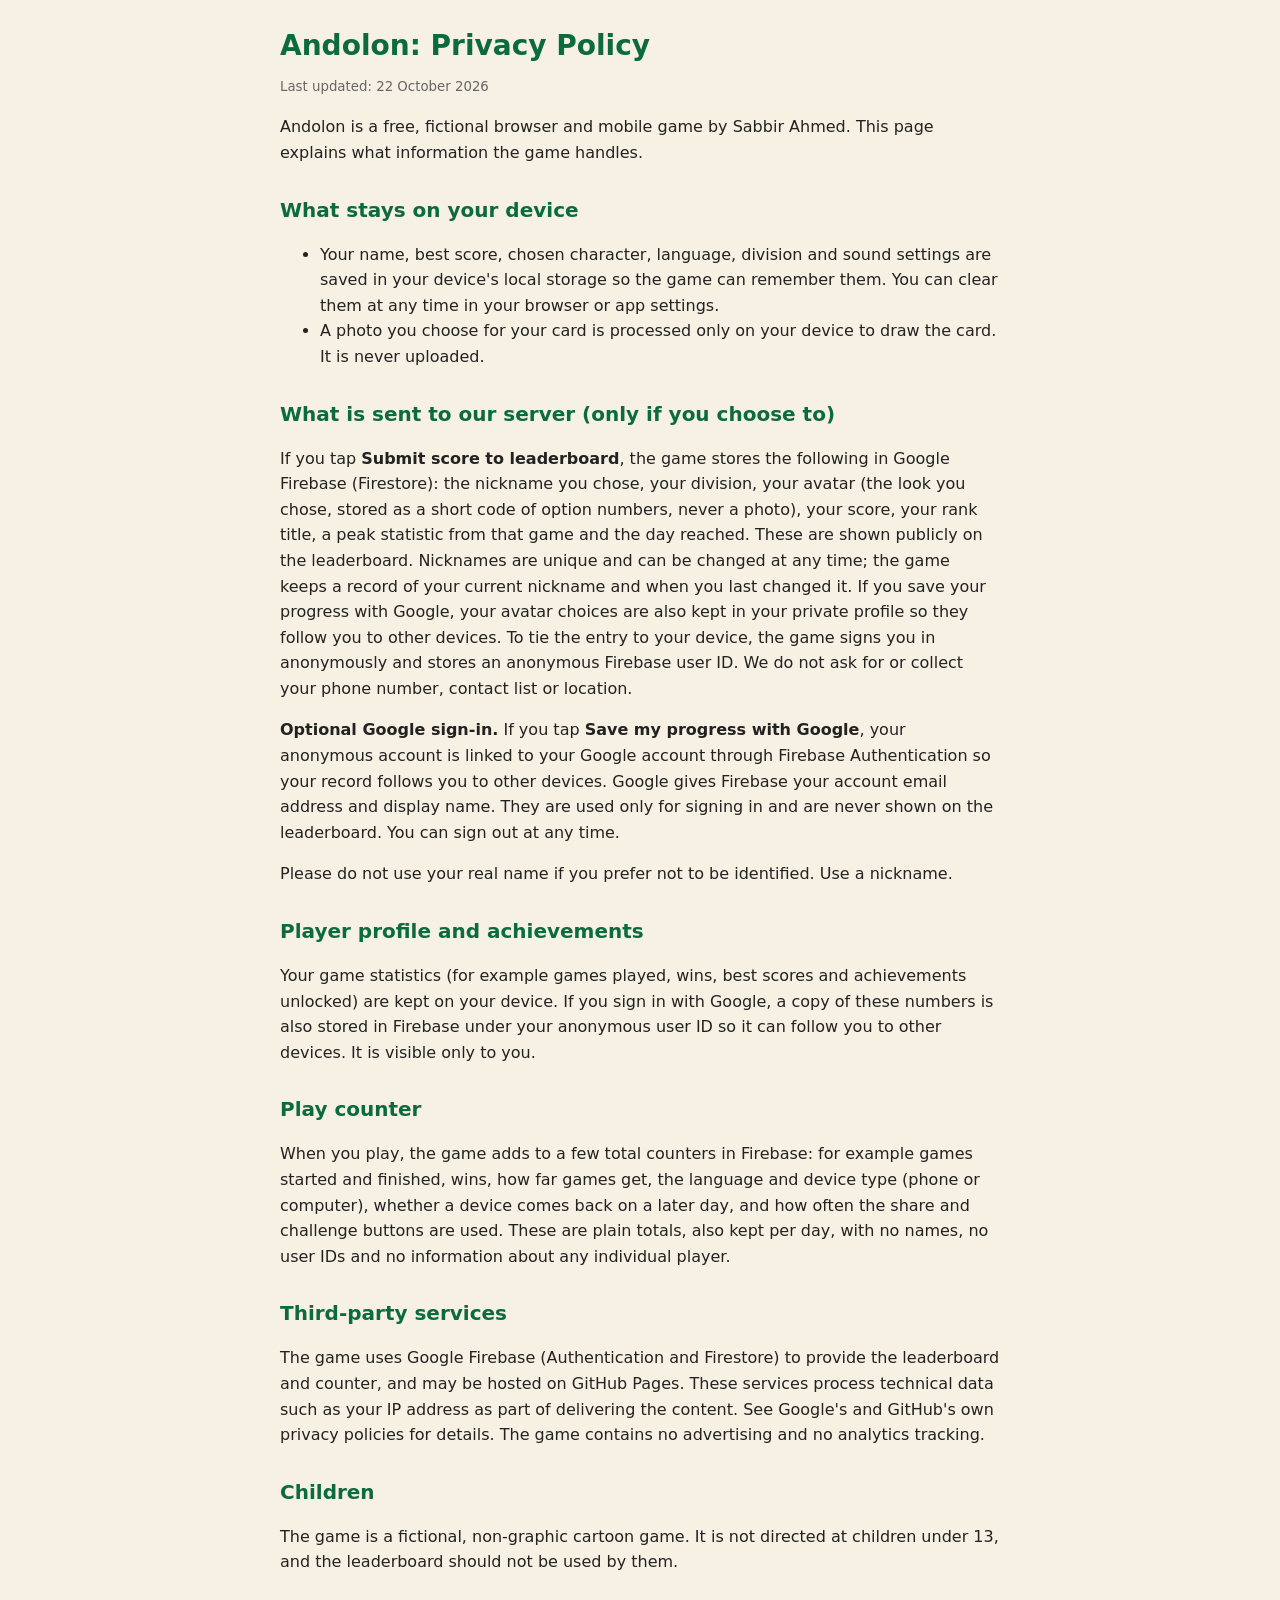
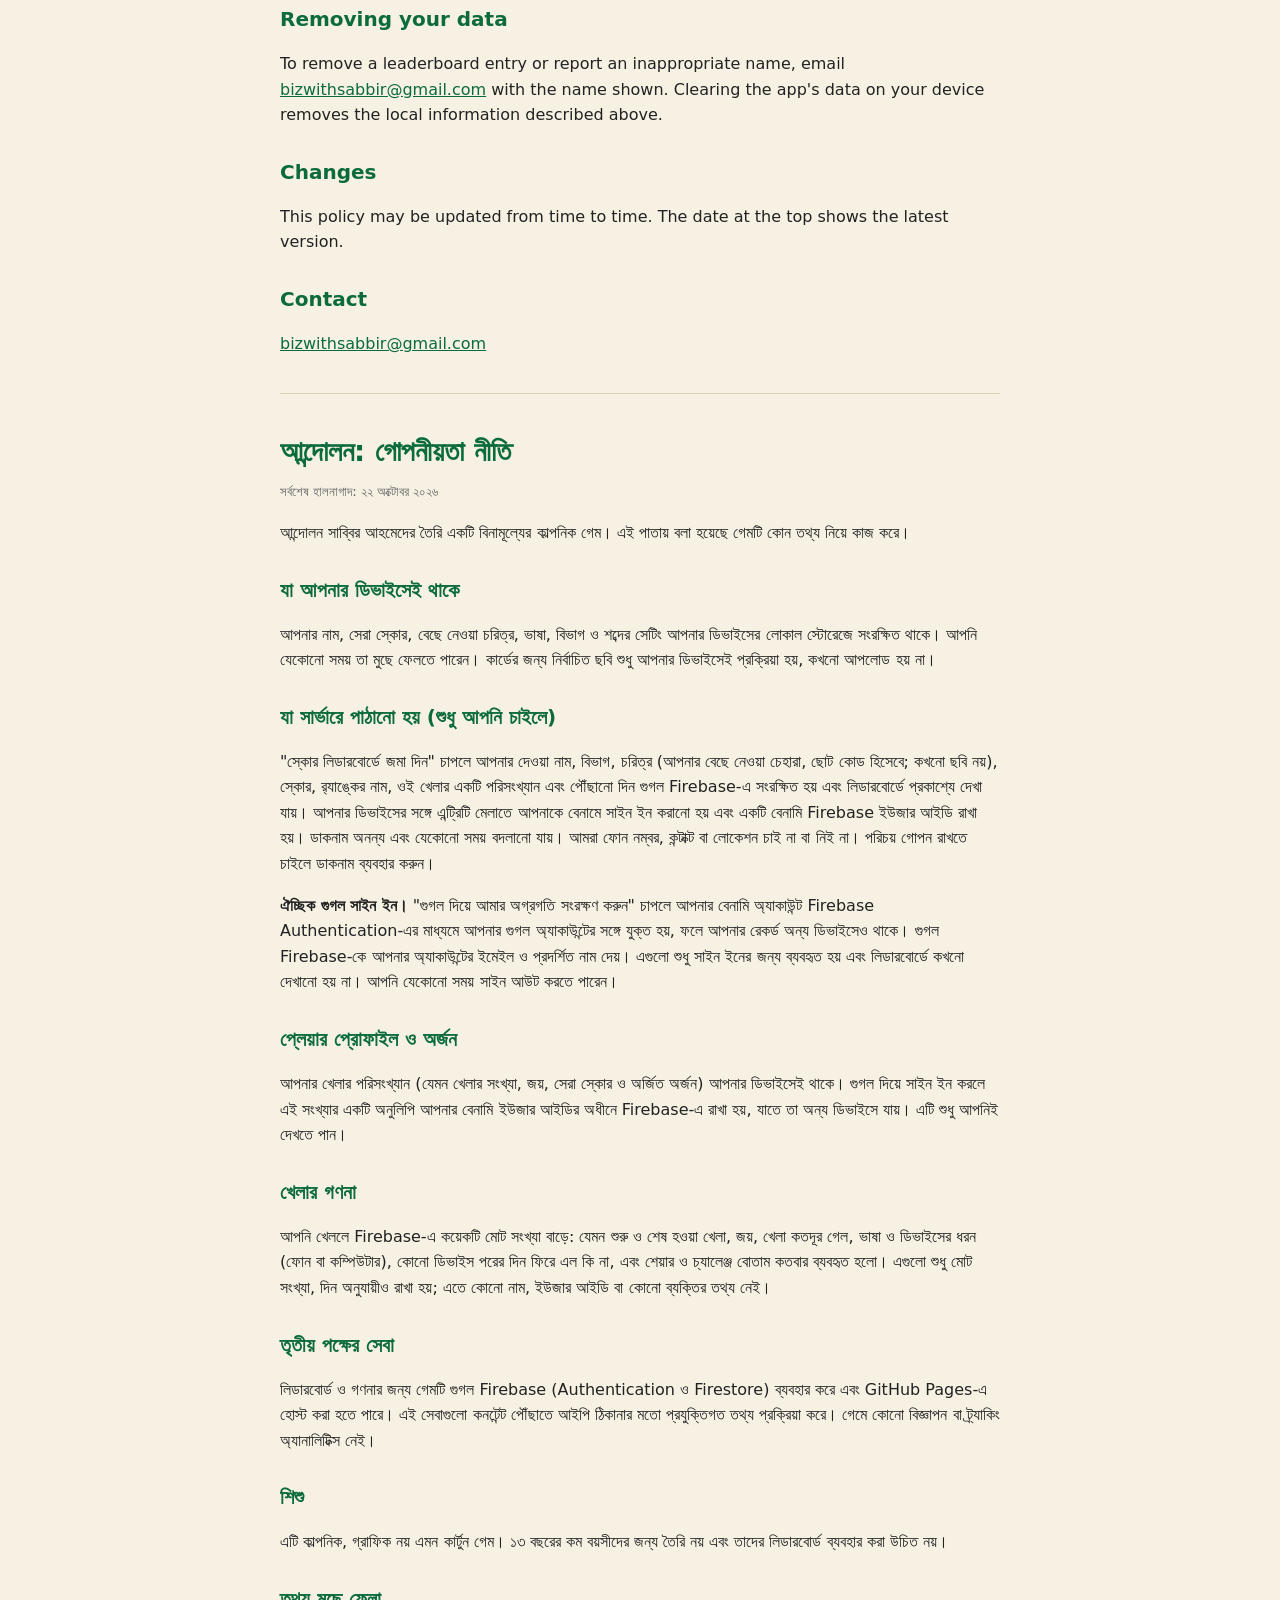
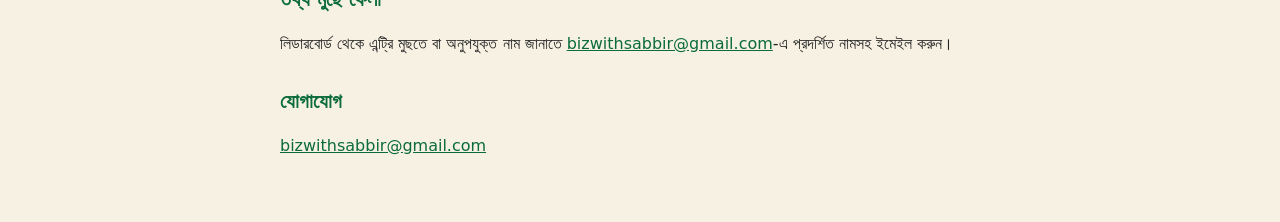
==== commit 851a33d8: "Use চরিত্র instead of অবতার for the avatar in Bangla text Co-Authored-By: Claude Sonnet 5.5 <noreply" ====
--- a/privacy.html
+++ b/privacy.html
@@ -59,7 +59,7 @@
 <h2>যা আপনার ডিভাইসেই থাকে</h2>
 <p>আপনার নাম, সেরা স্কোর, বেছে নেওয়া চরিত্র, ভাষা, বিভাগ ও শব্দের সেটিং আপনার ডিভাইসের লোকাল স্টোরেজে সংরক্ষিত থাকে। আপনি যেকোনো সময় তা মুছে ফেলতে পারেন। কার্ডের জন্য নির্বাচিত ছবি শুধু আপনার ডিভাইসেই প্রক্রিয়া হয়, কখনো আপলোড হয় না।</p>
 <h2>যা সার্ভারে পাঠানো হয় (শুধু আপনি চাইলে)</h2>
-<p>"স্কোর লিডারবোর্ডে জমা দিন" চাপলে আপনার দেওয়া নাম, বিভাগ, অবতার (আপনার বেছে নেওয়া চেহারা, ছোট কোড হিসেবে; কখনো ছবি নয়), স্কোর, র‍্যাঙ্কের নাম, ওই খেলার একটি পরিসংখ্যান এবং পৌঁছানো দিন গুগল Firebase-এ সংরক্ষিত হয় এবং লিডারবোর্ডে প্রকাশ্যে দেখা যায়। আপনার ডিভাইসের সঙ্গে এন্ট্রিটি মেলাতে আপনাকে বেনামে সাইন ইন করানো হয় এবং একটি বেনামি Firebase ইউজার আইডি রাখা হয়। ডাকনাম অনন্য এবং যেকোনো সময় বদলানো যায়। আমরা ফোন নম্বর, কন্টাক্ট বা লোকেশন চাই না বা নিই না। পরিচয় গোপন রাখতে চাইলে ডাকনাম ব্যবহার করুন।</p>
+<p>"স্কোর লিডারবোর্ডে জমা দিন" চাপলে আপনার দেওয়া নাম, বিভাগ, চরিত্র (আপনার বেছে নেওয়া চেহারা, ছোট কোড হিসেবে; কখনো ছবি নয়), স্কোর, র‍্যাঙ্কের নাম, ওই খেলার একটি পরিসংখ্যান এবং পৌঁছানো দিন গুগল Firebase-এ সংরক্ষিত হয় এবং লিডারবোর্ডে প্রকাশ্যে দেখা যায়। আপনার ডিভাইসের সঙ্গে এন্ট্রিটি মেলাতে আপনাকে বেনামে সাইন ইন করানো হয় এবং একটি বেনামি Firebase ইউজার আইডি রাখা হয়। ডাকনাম অনন্য এবং যেকোনো সময় বদলানো যায়। আমরা ফোন নম্বর, কন্টাক্ট বা লোকেশন চাই না বা নিই না। পরিচয় গোপন রাখতে চাইলে ডাকনাম ব্যবহার করুন।</p>
 <p><b>ঐচ্ছিক গুগল সাইন ইন।</b> "গুগল দিয়ে আমার অগ্রগতি সংরক্ষণ করুন" চাপলে আপনার বেনামি অ্যাকাউন্ট Firebase Authentication-এর মাধ্যমে আপনার গুগল অ্যাকাউন্টের সঙ্গে যুক্ত হয়, ফলে আপনার রেকর্ড অন্য ডিভাইসেও থাকে। গুগল Firebase-কে আপনার অ্যাকাউন্টের ইমেইল ও প্রদর্শিত নাম দেয়। এগুলো শুধু সাইন ইনের জন্য ব্যবহৃত হয় এবং লিডারবোর্ডে কখনো দেখানো হয় না। আপনি যেকোনো সময় সাইন আউট করতে পারেন।</p>
 <h2>প্লেয়ার প্রোফাইল ও অর্জন</h2>
 <p>আপনার খেলার পরিসংখ্যান (যেমন খেলার সংখ্যা, জয়, সেরা স্কোর ও অর্জিত অর্জন) আপনার ডিভাইসেই থাকে। গুগল দিয়ে সাইন ইন করলে এই সংখ্যার একটি অনুলিপি আপনার বেনামি ইউজার আইডির অধীনে Firebase-এ রাখা হয়, যাতে তা অন্য ডিভাইসে যায়। এটি শুধু আপনিই দেখতে পান।</p>
